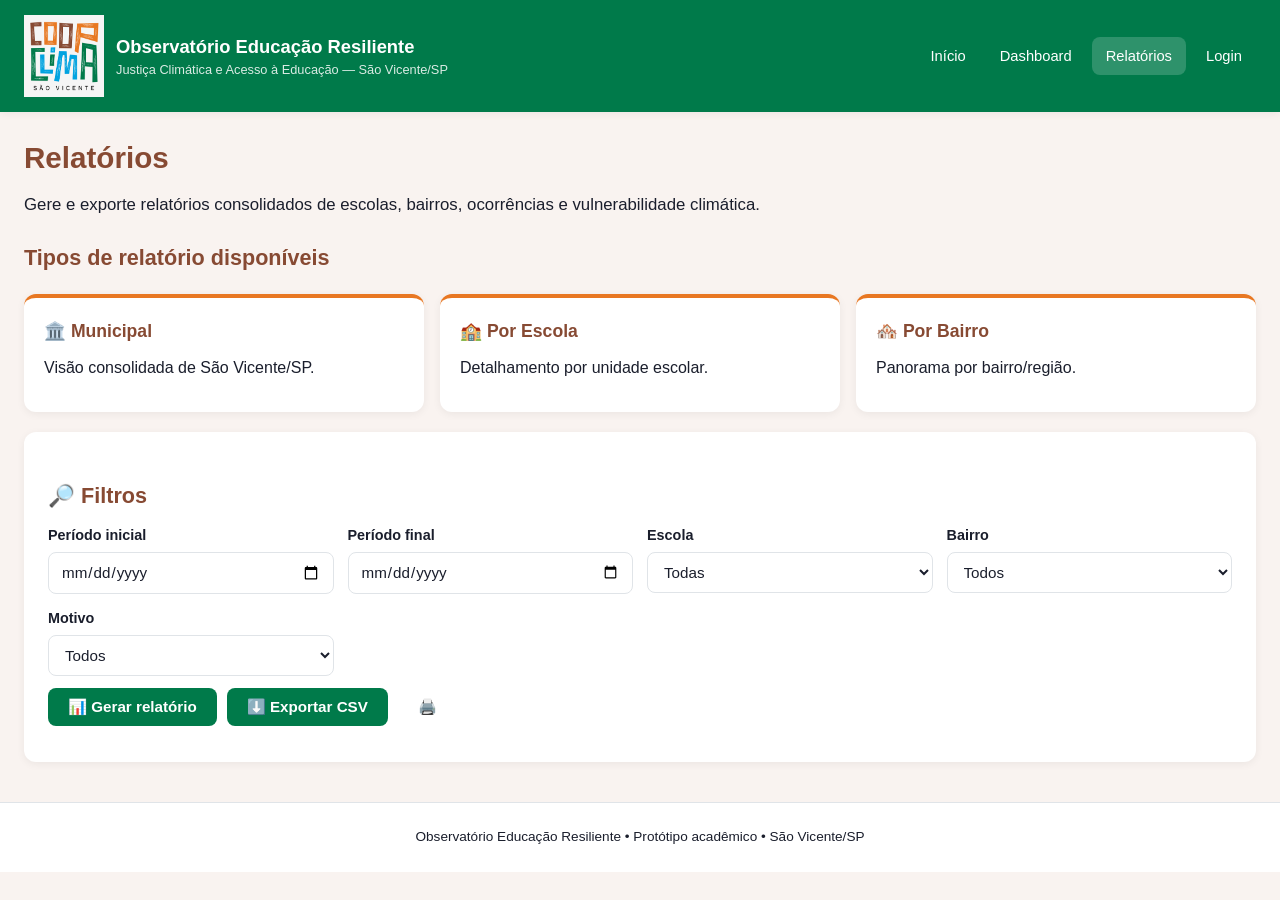
==== code/relatorios.html @ 6f8dd9b5 "add code folder and login page to Laura's version" ====
<!DOCTYPE html>
<html lang="pt-BR">
<head>
  <meta charset="UTF-8">
  <meta name="viewport" content="width=device-width, initial-scale=1.0">
  <title>Relatórios | Observatório Educação Resiliente</title>
  <link rel="stylesheet" href="css/style.css">
</head>
<body>

  <header class="header" role="banner">
    <div class="header-inner">
      <div class="brand">
        <div class="logo"><img src="img/coop-clima-logo.png" /></div>
        <div>
          Observatório Educação Resiliente
          <small>Justiça Climática e Acesso à Educação — São Vicente/SP</small>
        </div>
      </div>
      <nav class="menu" role="navigation" aria-label="Menu principal">
        <a href="index.html">Início</a>
        <a href="dashboard.html">Dashboard</a>
        <a href="relatorios.html" class="active">Relatórios</a>
        <a id="nav-ocorrencia" href="ocorrencias.html" style="display:none;">Registrar Ocorrência</a>
        <a id="nav-login" href="login.html">Login</a>
        <a id="nav-logout" href="#" class="btn" style="display:none;">Logout</a>
      </nav>
    </div>
  </header>

  <main class="container" role="main">
    <h1>Relatórios</h1>
    <p class="subtitulo">
      Gere e exporte relatórios consolidados de escolas, bairros, ocorrências e vulnerabilidade climática.
    </p>

    <!-- Tipos -->
    <section aria-labelledby="tipos-rel">
      <h2 id="tipos-rel">Tipos de relatório disponíveis</h2>
      <div class="cards-grid">
        <div class="card"><h3>🏛️ Municipal</h3><p>Visão consolidada de São Vicente/SP.</p></div>
        <div class="card"><h3>🏫 Por Escola</h3><p>Detalhamento por unidade escolar.</p></div>
        <div class="card"><h3>🏘️ Por Bairro</h3><p>Panorama por bairro/região.</p></div>
      </div>
    </section>

    <!-- Filtros -->
    <section class="secao" aria-labelledby="titulo-filtros">
      <h2 id="titulo-filtros">🔎 Filtros</h2>
      <div class="form-grid">
        <div>
          <label for="periodoInicio">Período inicial</label>
          <input type="date" id="periodoInicio">
        </div>
        <div>
          <label for="periodoFim">Período final</label>
          <input type="date" id="periodoFim">
        </div>
        <div>
          <label for="filtroEscola">Escola</label>
          <select id="filtroEscola"><option value="">Todas</option></select>
        </div>
        <div>
          <label for="filtroBairroRel">Bairro</label>
          <select id="filtroBairroRel"><option value="">Todos</option></select>
        </div>
        <div>
          <label for="filtroMotivo">Motivo</label>
          <select id="filtroMotivo">
            <option value="">Todos</option>
            <option>Enchente</option>
            <option>Deslizamento</option>
            <option>Transporte interrompido</option>
            <option>Falta de energia</option>
            <option>Calor</option>
          </select>
        </div>
      </div>

      <div class="btn-grupo">
        <button id="btnGerar" class="btn">📊 Gerar relatório</button>
        <button id="btnCsv" class="btn verde">⬇️ Exportar CSV</button>
        <button id="btnPdf" class="btn secundario">🖨️ Exportar PDF</button>
      </div>

      <div id="mensagemRel" role="status" aria-live="polite"></div>
    </section>


  </main>

  <footer role="contentinfo">
    Observatório Educação Resiliente • Protótipo acadêmico • São Vicente/SP
  </footer>

  <script src="js/dados.js"></script>
  <script src="js/auth.js"></script>
  <script src="js/relatorios.js"></script>
</body>
</html>
---- code/css/style.css ----
/* =========================================================
   Observatório Educação Resiliente - Folha de estilos
   Projeto: Justiça Climática e Acesso à Educação em São Vicente
   ========================================================= */

/* ---------- Variáveis de tema ---------- */
:root {
  /* ---------- Cores institucionais ---------- */

  --cor-marrom: #874a33;
  --cor-laranja: #e87722;
  --cor-verde: #007a4a;
  --cor-azul: #00a3e0;

  /* ---------- Cores de apoio ---------- */

  --cor-fundo: #f9f3f0;
  --cor-texto: #1a1e2c;
  --branco: #ffffff;

  /* ---------- Tipografia ---------- */

  --fonte-principal: "Londrina", cursive;
  --fonte-secundaria: "Roboto", sans-serif;
  
  --borda: #E0E4E8;
  --sombra: 0 2px 8px rgba(0, 0, 0, 0.06);
  --sombra-hover: 0 4px 16px rgba(0, 0, 0, 0.10);
  --raio: 12px;
}

/* ---------- Reset básico ---------- */
* { box-sizing: border-box; margin: 0; padding: 0; }

html, body {
  font-family: 'Segoe UI', 'Roboto', Arial, sans-serif;
  background-color: var(--cor-fundo);
  color: var(--cor-texto);
  line-height: 1.5;
  min-height: 100vh;
}

a { color: var(--cor-marrom); text-decoration: none; }
a:hover { text-decoration: underline; }

img { max-width: 100%; }

/* ---------- Cabeçalho e menu ---------- */
.header {
  background: var(--cor-verde);
  color: var(--branco);
  padding: 16px 24px;
  box-shadow: var(--sombra);
  position: sticky;
  top: 0;
  z-index: 1000;
}

.header-inner {
  display: flex;
  align-items: center;
  justify-content: space-between;
  max-width: 1400px;
  margin: 0 auto;
  gap: 16px;
  flex-wrap: wrap;
}

.brand {
  display: flex;
  align-items: center;
  gap: 12px;
  font-weight: 700;
  font-size: 1.15rem;
}

.brand .logo {
  width: 80px; height: 80px;
  background: var(--branco);
  color: var(--cor-verde);
  border-radius: 50%;
  display: flex; align-items: center; justify-content: center;
  font-size: 1.4rem;
  font-weight: 800;
}

.brand small {
  display: block;
  font-weight: 400;
  font-size: 0.8rem;
  opacity: 0.85;
}

nav.menu {
  display: flex;
  gap: 6px;
  flex-wrap: wrap;
}

nav.menu a {
  color: var(--branco);
  padding: 8px 14px;
  border-radius: 8px;
  font-size: 0.92rem;
  transition: background 0.2s;
}

nav.menu a:hover,
nav.menu a.active {
  background: rgba(255, 255, 255, 0.18);
  text-decoration: none;
}

/* ---------- Container principal ---------- */
.container {
  max-width: 1400px;
  margin: 24px auto;
  padding: 0 24px;
}

/* ---------- Títulos ---------- */
h1, h2, h3, h4 { color: var(--cor-marrom); margin-bottom: 12px; }
h1 { font-size: 1.85rem; }
h2 { font-size: 1.35rem; margin-top: 24px; }
h3 { font-size: 1.1rem; }
p { margin-bottom: 12px; }

.subtitulo {
  color: var(--texto-secundario);
  font-size: 1.05rem;
  margin-bottom: 20px;
}

/* ---------- Hero (tela inicial) ---------- */
.hero {
  background: var(--branco);
  padding: 32px;
  border-radius: var(--raio);
  box-shadow: var(--sombra);
  margin-bottom: 24px;
  border-left: 6px solid var(--cor-laranja);
}

/* ---------- Cards de indicadores ---------- */
.cards-grid {
  display: grid;
  grid-template-columns: repeat(auto-fit, minmax(220px, 1fr));
  gap: 16px;
  margin: 20px 0;
}

.card {
  background: var(--branco);
  border-radius: var(--raio);
  padding: 20px;
  box-shadow: var(--sombra);
  border-top: 4px solid var(--cor-laranja);
  transition: transform 0.15s, box-shadow 0.15s;
}

.card .valor {
  font-size: 2rem;
  font-weight: 700;
  color: var(--cor-marrom);
  margin: 8px 0;
}

.card .rotulo {
  font-size: 0.9rem;
  color: var(--texto-secundario);
  text-transform: uppercase;
  letter-spacing: 0.5px;
}


/* ---------- Seções ---------- */
.secao {
  background: var(--branco);
  padding: 24px;
  border-radius: var(--raio);
  box-shadow: var(--sombra);
  margin-bottom: 24px;
}

/* ---------- Botões ---------- */
.btn {
  display: inline-block;
  background: var(--cor-verde);
  color: var(--branco);
  padding: 10px 20px;
  border-radius: 8px;
  border: none;
  font-size: 0.95rem;
  font-weight: 600;
  cursor: pointer;
  transition: background 0.2s;
  text-decoration: none;
}

.btn:hover { background: var(--cor-verde); text-decoration: none; }
.btn.secundario { background: var(--texto-secundario); }
.btn.secundario:hover { background: #455A64; }
.btn.verde { background: var(--cor-verde); }
.btn.verde:hover { background: #1B5E20; }
.btn.perigo { background: var(--cor-laranja); }
.btn.perigo:hover { background: #8E1414; }

.btn-grupo { display: flex; gap: 10px; flex-wrap: wrap; margin: 12px 0; }

/* ---------- Tabelas ---------- */
.tabela-wrap { overflow-x: auto; }

table {
  width: 100%;
  border-collapse: collapse;
  background: var(--branco);
  border-radius: 8px;
  overflow: hidden;
  margin-top: 12px;
}

th, td {
  padding: 12px;
  text-align: left;
  border-bottom: 1px solid var(--borda);
  font-size: 0.92rem;
}

th {
  background: var(--cor-verde);
  color: var(--branco);
  font-weight: 600;
  font-size: 0.85rem;
  text-transform: uppercase;
  letter-spacing: 0.3px;
}

tbody tr:hover { background: #F8FAFC; }

/* ---------- Badges ---------- */
.badge {
  display: inline-block;
  padding: 4px 10px;
  border-radius: 20px;
  font-size: 0.8rem;
  font-weight: 600;
}

.badge.baixo { background: #E8F5E9; color: var(--cor-verde); }
.badge.medio { background: #FFF8E1; color: #E65100; }
.badge.alto { background: #FFEBEE; color: var(--cor-laranja); }
.badge.muito-alto { background: #F3E5F5; color: var(--cor-azul); }
.badge.recebido { background: #E3F2FD; color: var(--cor-verde); }
.badge.analise { background: #FFF8E1; color: #E65100; }
.badge.validado { background: #E8F5E9; color: var(--cor-verde); }

/* ---------- Formulários ---------- */
form { display: grid; gap: 14px; }

.form-grid {
  display: grid;
  grid-template-columns: repeat(auto-fit, minmax(240px, 1fr));
  gap: 14px;
}

/* Single-column stacked layout for login / cadastro */
.form-vertical {
  display: flex;
  flex-direction: column;
  gap: 18px;
  max-width: 480px;
  margin: 0 auto;
}

.form-card {
  background: var(--branco);
  border-radius: var(--raio);
  box-shadow: var(--sombra);
  padding: 36px 40px;
  max-width: 520px;
  margin: 32px auto;
}

label {
  font-weight: 600;
  font-size: 0.9rem;
  color: var(--texto-principal);
  display: block;
  margin-bottom: 6px;
}

label .obrigatorio { color: var(--cor-laranja); }

input, select, textarea {
  width: 100%;
  padding: 10px 12px;
  border: 1px solid var(--borda);
  border-radius: 8px;
  font-size: 0.95rem;
  font-family: inherit;
  background: var(--branco);
  color: var(--texto-principal);
}

input:focus, select:focus, textarea:focus {
  outline: none;
  border-color: var(--cor-verde);
  box-shadow: 0 0 0 3px rgba(0, 86, 179, 0.15);
}

textarea { resize: vertical; min-height: 80px; }

.mensagem {
  padding: 12px 16px;
  border-radius: 8px;
  margin: 12px 0;
  font-size: 0.95rem;
}

.mensagem.sucesso { background: #E8F5E9; color: var(--cor-verde); border-left: 4px solid var(--cor-verde); }
.mensagem.erro { background: #FFEBEE; color: var(--cor-laranja); border-left: 4px solid var(--cor-laranja); }
.mensagem.info { background: #E3F2FD; color: var(--cor-verde); border-left: 4px solid var(--cor-verde); }

/* ---------- Mapa ---------- */
.mapa-layout {
  display: grid;
  grid-template-columns: 300px 1fr;
  gap: 16px;
  margin-top: 16px;
}

@media (max-width: 900px) {
  .mapa-layout { grid-template-columns: 1fr; }
}

.painel-lateral {
  background: var(--branco);
  padding: 20px;
  border-radius: var(--raio);
  box-shadow: var(--sombra);
  height: fit-content;
}

.painel-lateral h3 { margin-top: 0; }

#mapa {
  height: 600px;
  border-radius: var(--raio);
  box-shadow: var(--sombra);
  z-index: 1;
}

.legenda {
  background: var(--branco);
  padding: 16px;
  border-radius: var(--raio);
  box-shadow: var(--sombra);
  margin-top: 12px;
}

.legenda-item {
  display: flex;
  align-items: center;
  gap: 8px;
  margin: 6px 0;
  font-size: 0.88rem;
}

.legenda-cor {
  width: 20px; height: 20px;
  border-radius: 4px;
  border: 1px solid #ccc;
}

/* ---------- Gráficos ---------- */
.grafico-box {
  background: var(--branco);
  padding: 20px;
  border-radius: var(--raio);
  box-shadow: var(--sombra);
}

.graficos-grid {
  display: grid;
  grid-template-columns: repeat(auto-fit, minmax(380px, 1fr));
  gap: 16px;
  margin-top: 16px;
}

.grafico-desc {
  font-size: 0.85rem;
  color: var(--texto-secundario);
  margin-top: 12px;
  font-style: italic;
}

/* ---------- Régua IVEC ---------- */
.regua-ivec {
  display: grid;
  grid-template-columns: repeat(4, 1fr);
  gap: 6px;
  margin: 16px 0;
}

.regua-ivec > div {
  padding: 16px 12px;
  text-align: center;
  color: var(--branco);
  font-weight: 600;
  border-radius: 6px;
}

.regua-ivec .baixo { background: var(--cor-verde); }
.regua-ivec .medio { background: var(--cor-laranja); color: #333; }
.regua-ivec .alto { background: var(--cor-laranja); }
.regua-ivec .muito-alto { background: var(--cor-azul); }

/* ---------- Combinações de bases ---------- */
.combinacao {
  display: flex;
  align-items: center;
  gap: 12px;
  padding: 14px;
  background: #F8FAFC;
  border-radius: 8px;
  margin: 10px 0;
  border-left: 4px solid var(--cor-verde);
  flex-wrap: wrap;
}

.combinacao .formula {
  font-weight: 600;
  color: var(--cor-verde);
}

.combinacao .resultado {
  color: var(--texto-secundario);
  font-size: 0.9rem;
  flex: 1;
  min-width: 200px;
}

/* ---------- Rodapé ---------- */
footer {
  text-align: center;
  padding: 24px;
  color: var(--texto-secundario);
  font-size: 0.85rem;
  border-top: 1px solid var(--borda);
  margin-top: 40px;
  background: var(--branco);
}

/* ---------- Responsividade ---------- */
@media (max-width: 700px) {
  .header-inner { flex-direction: column; align-items: flex-start; }
  nav.menu { width: 100%; }
  h1 { font-size: 1.4rem; }
  .card .valor { font-size: 1.6rem; }
  .regua-ivec { grid-template-columns: repeat(2, 1fr); }
}

/* ---------- Acessibilidade / foco visível ---------- */
:focus-visible {
  outline: 3px solid var(--cor-laranja);
  outline-offset: 2px;
}

/* ---------- Impressão (para "Exportar PDF") ---------- */
@media print {
  .header, nav.menu, .btn, .btn-grupo, .painel-lateral, footer { display: none !important; }
  .container { max-width: 100%; margin: 0; padding: 0; }
  .card, .secao, .grafico-box { box-shadow: none; border: 1px solid #ccc; }
  body { background: white; }
}
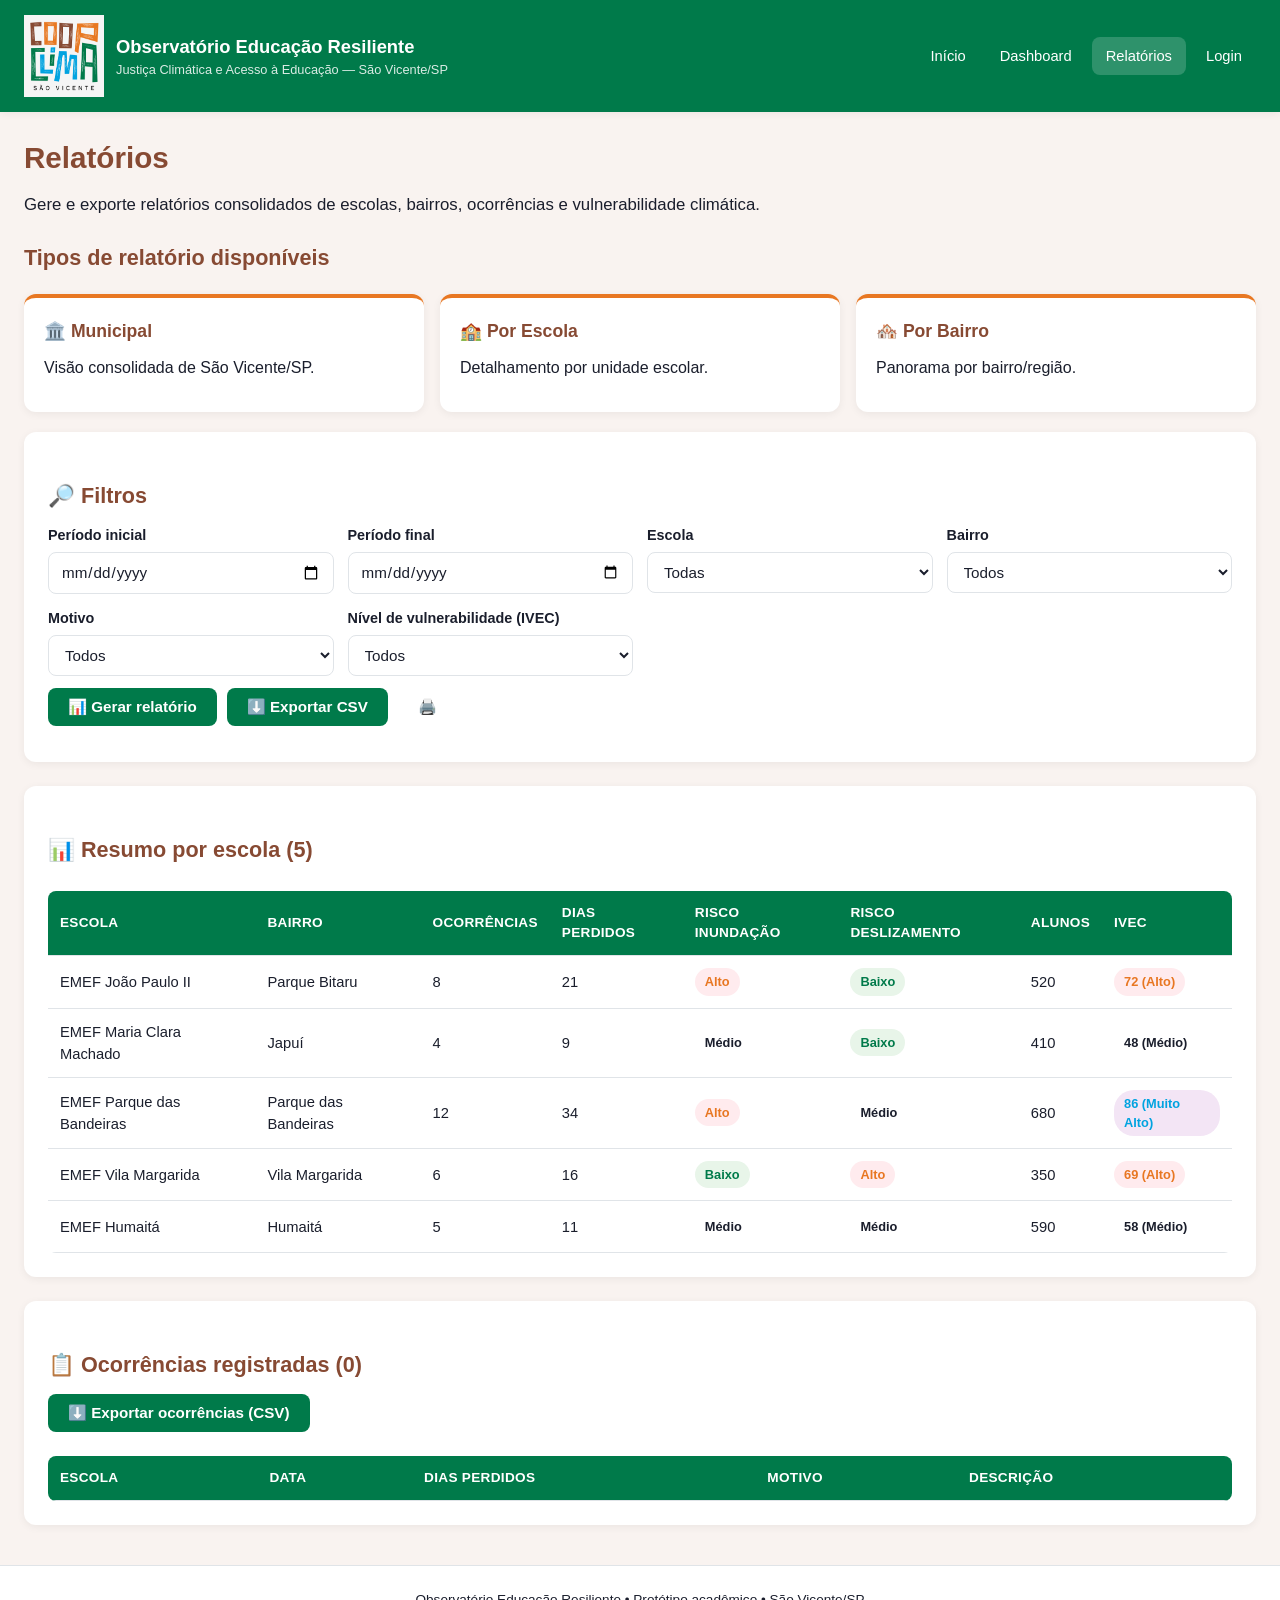
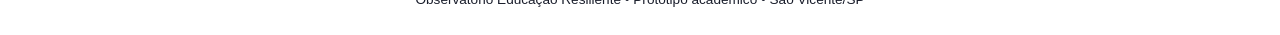
==== commit 8cc7b649: "Exportação de csv a pagina de ocorrencia agora pode exportar e modificar um csv e a pagina de relato" ====
--- a/code/relatorios.html
+++ b/code/relatorios.html
@@ -75,6 +75,16 @@
             <option>Calor</option>
           </select>
         </div>
+        <div>
+          <label for="filtroNivel">Nível de vulnerabilidade (IVEC)</label>
+          <select id="filtroNivel">
+            <option value="">Todos</option>
+            <option>Baixo</option>
+            <option>Médio</option>
+            <option>Alto</option>
+            <option>Muito Alto</option>
+          </select>
+        </div>
       </div>
 
       <div class="btn-grupo">
@@ -86,6 +96,45 @@
       <div id="mensagemRel" role="status" aria-live="polite"></div>
     </section>
 
+    <!-- Resumo por escola -->
+    <section class="secao" aria-labelledby="titulo-resumo">
+      <h2 id="titulo-resumo">📊 Resumo por escola (<span id="contagemLinhas">0</span>)</h2>
+      <div class="tabela-wrap">
+        <table id="tabelaResumo">
+          <thead>
+            <tr>
+              <th>Escola</th>
+              <th>Bairro</th>
+              <th>Ocorrências</th>
+              <th>Dias perdidos</th>
+              <th>Risco inundação</th>
+              <th>Risco deslizamento</th>
+              <th>Alunos</th>
+              <th>IVEC</th>
+            </tr>
+          </thead>
+          <tbody></tbody>
+        </table>
+      </div>
+    </section>
+
+    <!-- Ocorrências registradas de fato (formulário) -->
+    <section class="secao" aria-labelledby="titulo-ocorr-rel">
+      <h2 id="titulo-ocorr-rel">📋 Ocorrências registradas (<span id="contagemOcorrRel">0</span>)</h2>
+      <div class="btn-grupo">
+        <button id="btnCsvOcorrencias" class="btn verde">⬇️ Exportar ocorrências (CSV)</button>
+      </div>
+      <div class="tabela-wrap">
+        <table id="tabelaOcorrenciasRel">
+          <thead>
+            <tr>
+              <th>Escola</th><th>Data</th><th>Dias perdidos</th><th>Motivo</th><th>Descrição</th>
+            </tr>
+          </thead>
+          <tbody></tbody>
+        </table>
+      </div>
+    </section>
 
   </main>
 
@@ -97,4 +146,4 @@
   <script src="js/auth.js"></script>
   <script src="js/relatorios.js"></script>
 </body>
-</html>
+</html>
